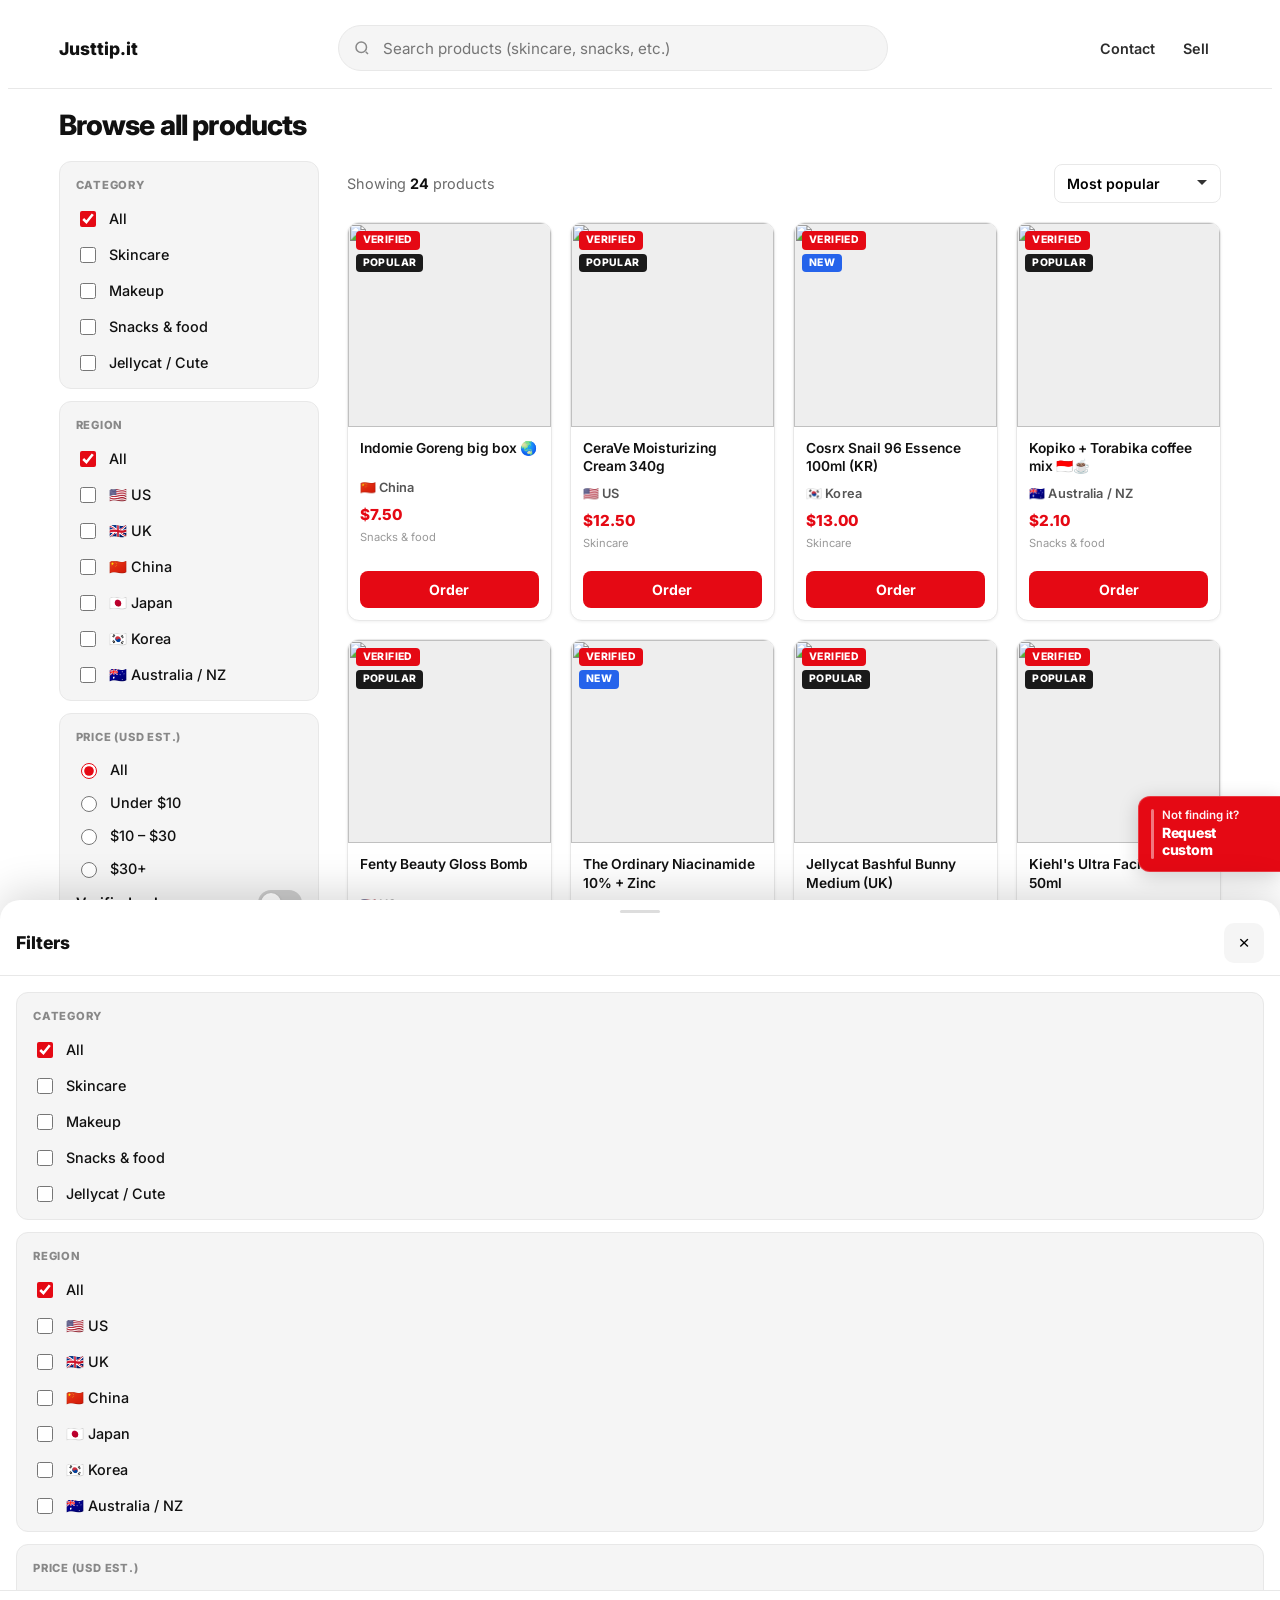
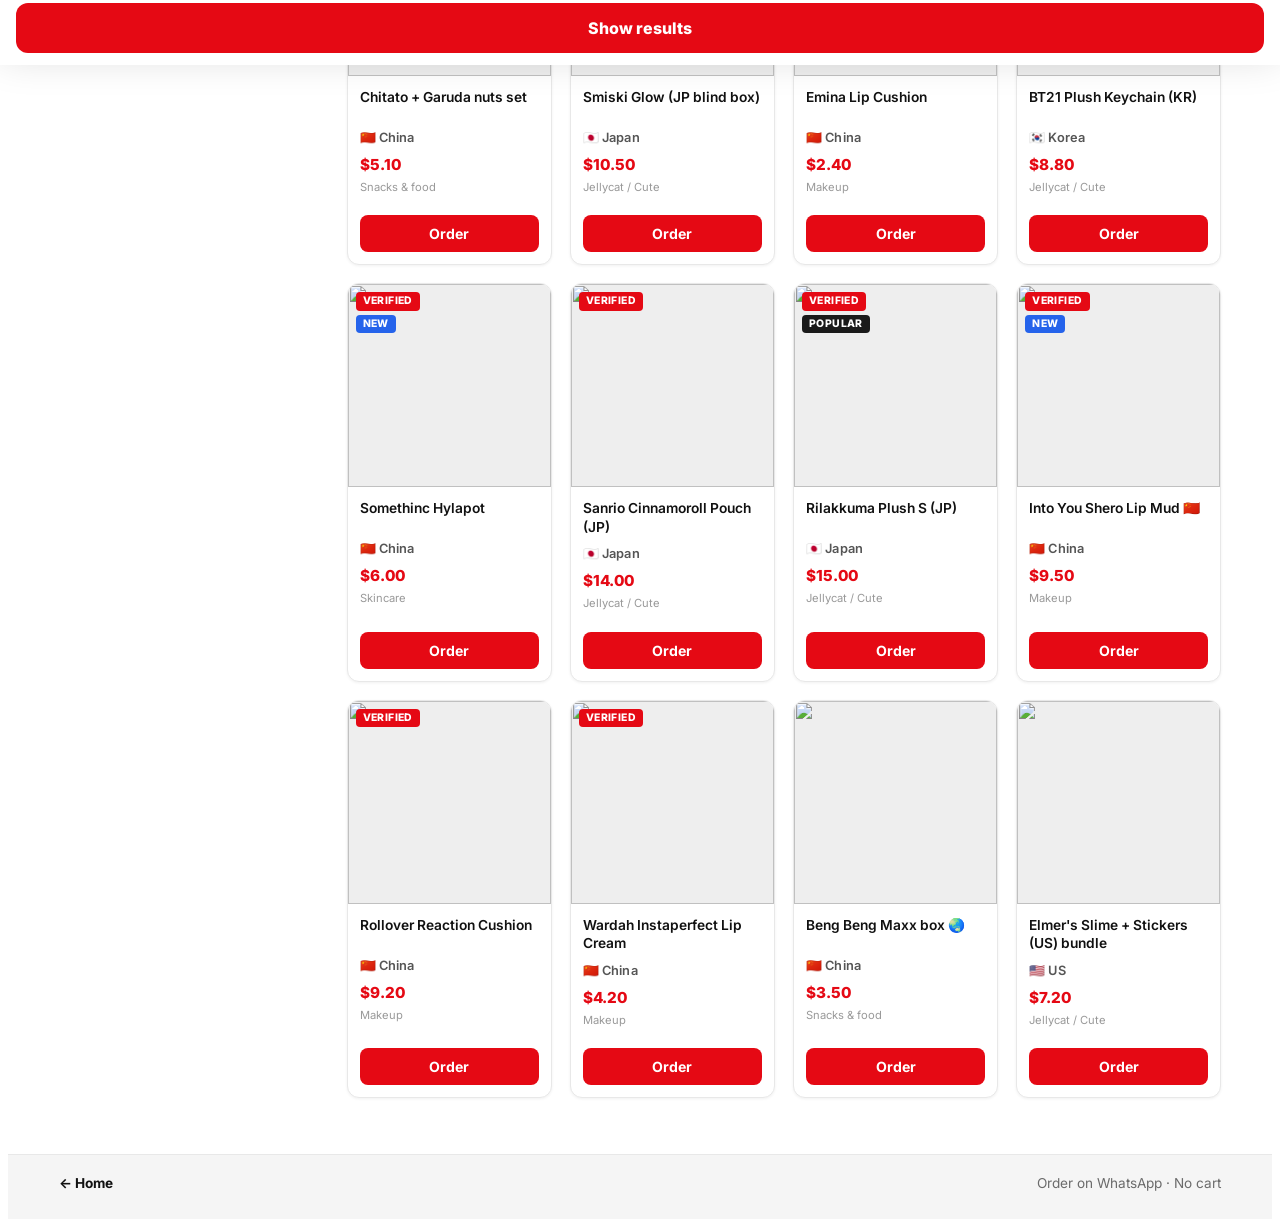
==== shop.html @ d7329602 "Initial commit: Justtip.it static site Made-with: Cursor" ====
<!doctype html>
<html lang="en">
  <head>
    <meta charset="UTF-8" />
    <meta name="viewport" content="width=device-width, initial-scale=1.0" />
    <title>Shop — Justtip.it</title>
    <meta
      name="description"
      content="Browse skincare, makeup, snacks & more. Filter, sort, order on WhatsApp. No cart."
    />
    <link rel="preconnect" href="https://fonts.googleapis.com" />
    <link rel="preconnect" href="https://fonts.gstatic.com" crossorigin />
    <link
      href="https://fonts.googleapis.com/css2?family=Inter:wght@400;500;600;700;800&display=swap"
      rel="stylesheet"
    />
    <link rel="stylesheet" href="./shop.css" />
  </head>
  <body class="shop-page">
    <header class="shop-topbar">
      <div class="shop-topbar__inner">
        <a class="shop-logo" href="./index.html">Justtip.it</a>
        <form class="shop-topbar__search" role="search" action="./shop.html" method="get" id="shop-search-form">
          <svg width="18" height="18" viewBox="0 0 24 24" fill="none" stroke="currentColor" stroke-width="2" aria-hidden="true">
            <circle cx="11" cy="11" r="7" />
            <path d="M20 20l-3-3" />
          </svg>
          <input
            type="search"
            name="q"
            id="shop-top-search"
            placeholder="Search products (skincare, snacks, etc.)"
            autocomplete="off"
            aria-label="Search products"
          />
        </form>
        <div class="shop-topbar__actions">
          <a class="shop-link" href="./index.html#contact">Contact</a>
          <a class="shop-link" href="./index.html#sell">Sell</a>
        </div>
      </div>
    </header>

    <div class="shop-wrap">
      <h1 class="shop-page__title" id="shop-page-title">Browse all products</h1>

      <div class="shop-layout">
        <aside class="shop-filters shop-filters--desktop" aria-label="Filters">
          <div class="shop-filter-card">
            <h3>Category</h3>
            <div class="shop-filter-list">
              <label class="shop-check">
                <input type="checkbox" class="js-filter-cat-all" id="filter-cat-all-d" checked />
                <span>All</span>
              </label>
              <label class="shop-check">
                <input type="checkbox" class="js-filter-cat" data-cat="skincare" />
                <span>Skincare</span>
              </label>
              <label class="shop-check">
                <input type="checkbox" class="js-filter-cat" data-cat="makeup" />
                <span>Makeup</span>
              </label>
              <label class="shop-check">
                <input type="checkbox" class="js-filter-cat" data-cat="snacks" />
                <span>Snacks &amp; food</span>
              </label>
              <label class="shop-check">
                <input type="checkbox" class="js-filter-cat" data-cat="cute" />
                <span>Jellycat / Cute</span>
              </label>
            </div>
          </div>
          <div class="shop-filter-card">
            <h3>Region</h3>
            <div class="shop-filter-list">
              <label class="shop-check">
                <input type="checkbox" class="js-filter-region-all" id="filter-region-all-d" checked />
                <span>All</span>
              </label>
              <label class="shop-check">
                <input type="checkbox" class="js-filter-route" data-route="imp-us" />
                <span>🇺🇸 US</span>
              </label>
              <label class="shop-check">
                <input type="checkbox" class="js-filter-route" data-route="imp-uk" />
                <span>🇬🇧 UK</span>
              </label>
              <label class="shop-check">
                <input type="checkbox" class="js-filter-route" data-route="imp-cn" />
                <span>🇨🇳 China</span>
              </label>
              <label class="shop-check">
                <input type="checkbox" class="js-filter-route" data-route="imp-jp" />
                <span>🇯🇵 Japan</span>
              </label>
              <label class="shop-check">
                <input type="checkbox" class="js-filter-route" data-route="imp-kr" />
                <span>🇰🇷 Korea</span>
              </label>
              <label class="shop-check">
                <input type="checkbox" class="js-filter-route" data-route="imp-au" />
                <span>🇦🇺 Australia / NZ</span>
              </label>
            </div>
          </div>
          <div class="shop-filter-card">
            <h3>Price (USD est.)</h3>
            <div class="shop-filter-list" id="filter-price-d">
              <label class="shop-radio">
                <input type="radio" class="js-filter-price" name="price_d" value="all" checked />
                <span>All</span>
              </label>
              <label class="shop-radio">
                <input type="radio" class="js-filter-price" name="price_d" value="lt10" />
                <span>Under $10</span>
              </label>
              <label class="shop-radio">
                <input type="radio" class="js-filter-price" name="price_d" value="10-30" />
                <span>$10 – $30</span>
              </label>
              <label class="shop-radio">
                <input type="radio" class="js-filter-price" name="price_d" value="gt30" />
                <span>$30+</span>
              </label>
            </div>
            <div class="shop-toggle">
              <span>Verified only</span>
              <button type="button" class="shop-toggle__switch js-toggle-ver" id="toggle-ver-d" aria-pressed="false" aria-label="Verified sellers only"></button>
            </div>
          </div>
        </aside>

        <div class="shop-main">
          <div class="shop-toolbar">
            <p class="shop-result-count" id="shop-result-count">Showing <strong>0</strong> products</p>
            <div class="shop-sort">
              <label for="shop-sort" class="visually-hidden">Sort by</label>
              <select id="shop-sort" class="js-sort" aria-label="Sort products">
                <option value="popular">Most popular</option>
                <option value="newest">Newest</option>
                <option value="price-asc">Price: low to high</option>
                <option value="price-desc">Price: high to low</option>
              </select>
            </div>
          </div>
          <div class="shop-grid" id="shop-grid" role="list"></div>
          <p class="shop-empty" id="shop-empty" hidden>No products match your filters. <a href="./shop.html">Reset</a></p>
        </div>
      </div>
    </div>

    <div class="shop-mobile-filters" aria-hidden="false">
      <button type="button" class="shop-btn-filter" id="shop-open-filters" aria-haspopup="dialog" aria-controls="shop-drawer">
        <svg width="20" height="20" viewBox="0 0 24 24" fill="none" stroke="currentColor" stroke-width="2" aria-hidden="true">
          <line x1="4" y1="6" x2="20" y2="6" />
          <line x1="7" y1="12" x2="20" y2="12" />
          <line x1="10" y1="18" x2="20" y2="18" />
        </svg>
        Filter
      </button>
    </div>

    <div class="shop-drawer-backdrop" id="shop-backdrop" aria-hidden="true"></div>
    <div
      class="shop-drawer"
      id="shop-drawer"
      role="dialog"
      aria-modal="true"
      aria-labelledby="shop-drawer-title"
      aria-hidden="true"
    >
      <div class="shop-drawer__handle" aria-hidden="true"></div>
      <div class="shop-drawer__head">
        <h2 id="shop-drawer-title">Filters</h2>
        <button type="button" class="shop-drawer__close" id="shop-close-filters" aria-label="Close filters">
          ×
        </button>
      </div>
      <div class="shop-drawer__body">
        <div class="shop-filters shop-filters--drawer" id="filter-drawer-inner">
          <div class="shop-filter-card">
            <h3>Category</h3>
            <div class="shop-filter-list">
              <label class="shop-check">
                <input type="checkbox" class="js-filter-cat-all" id="filter-cat-all-m" checked />
                <span>All</span>
              </label>
              <label class="shop-check">
                <input type="checkbox" class="js-filter-cat-m" data-cat="skincare" />
                <span>Skincare</span>
              </label>
              <label class="shop-check">
                <input type="checkbox" class="js-filter-cat-m" data-cat="makeup" />
                <span>Makeup</span>
              </label>
              <label class="shop-check">
                <input type="checkbox" class="js-filter-cat-m" data-cat="snacks" />
                <span>Snacks &amp; food</span>
              </label>
              <label class="shop-check">
                <input type="checkbox" class="js-filter-cat-m" data-cat="cute" />
                <span>Jellycat / Cute</span>
              </label>
            </div>
          </div>
          <div class="shop-filter-card">
            <h3>Region</h3>
            <div class="shop-filter-list">
              <label class="shop-check">
                <input type="checkbox" class="js-filter-region-all" id="filter-region-all-m" checked />
                <span>All</span>
              </label>
              <label class="shop-check">
                <input type="checkbox" class="js-filter-route-m" data-route="imp-us" />
                <span>🇺🇸 US</span>
              </label>
              <label class="shop-check">
                <input type="checkbox" class="js-filter-route-m" data-route="imp-uk" />
                <span>🇬🇧 UK</span>
              </label>
              <label class="shop-check">
                <input type="checkbox" class="js-filter-route-m" data-route="imp-cn" />
                <span>🇨🇳 China</span>
              </label>
              <label class="shop-check">
                <input type="checkbox" class="js-filter-route-m" data-route="imp-jp" />
                <span>🇯🇵 Japan</span>
              </label>
              <label class="shop-check">
                <input type="checkbox" class="js-filter-route-m" data-route="imp-kr" />
                <span>🇰🇷 Korea</span>
              </label>
              <label class="shop-check">
                <input type="checkbox" class="js-filter-route-m" data-route="imp-au" />
                <span>🇦🇺 Australia / NZ</span>
              </label>
            </div>
          </div>
          <div class="shop-filter-card">
            <h3>Price (USD est.)</h3>
            <div class="shop-filter-list">
              <label class="shop-radio">
                <input type="radio" class="js-filter-price-m" name="price_m" value="all" checked />
                <span>All</span>
              </label>
              <label class="shop-radio">
                <input type="radio" class="js-filter-price-m" name="price_m" value="lt10" />
                <span>Under $10</span>
              </label>
              <label class="shop-radio">
                <input type="radio" class="js-filter-price-m" name="price_m" value="10-30" />
                <span>$10 – $30</span>
              </label>
              <label class="shop-radio">
                <input type="radio" class="js-filter-price-m" name="price_m" value="gt30" />
                <span>$30+</span>
              </label>
            </div>
            <div class="shop-toggle">
              <span>Verified only</span>
              <button type="button" class="shop-toggle__switch js-toggle-ver" id="toggle-ver-m" aria-pressed="false" aria-label="Verified sellers only"></button>
            </div>
          </div>
        </div>
      </div>
      <div class="shop-drawer__foot">
        <button type="button" class="shop-btn-apply" id="shop-apply-filters">Show results</button>
      </div>
    </div>

    <a
      class="shop-cta-fab"
      href="https://api.whatsapp.com/send?text=Hi!%20I%27m%20looking%20for%20a%20custom%20product%3A%20"
      target="_blank"
      rel="noreferrer"
      aria-label="Not finding what you are looking for? Request a custom product on WhatsApp"
    >
      <span class="shop-cta-fab__grip" aria-hidden="true"></span>
      <span class="shop-cta-fab__text">
        <span class="shop-cta-fab__line">Not finding it?</span>
        <span class="shop-cta-fab__line shop-cta-fab__line--em">Request custom</span>
      </span>
    </a>

    <footer class="shop-footer">
      <div class="shop-footer__inner">
        <a href="./index.html">← Home</a>
        <span>Order on WhatsApp · No cart</span>
      </div>
    </footer>

    <script src="./shop.js"></script>
  </body>
</html>
---- shop.css ----
/* Shop / search results page — extends Inter + brand red */

:root {
  --shop-primary: #e50914;
  --shop-text: #111;
  --shop-muted: #6b6b6b;
  --shop-border: #e8e8e8;
  --shop-panel: #f5f5f5;
  --shop-radius: 12px;
  --shop-shadow: 0 1px 3px rgba(0, 0, 0, 0.06);
  --shop-shadow-hover: 0 16px 40px rgba(0, 0, 0, 0.1);
  --shop-max: 1280px;
}

.shop-page {
  min-height: 100vh;
  background: #fff;
  color: var(--shop-text);
  font-family: "Inter", -apple-system, sans-serif;
  padding-bottom: 88px;
}

@media (min-width: 900px) {
  .shop-page {
    padding-bottom: 0;
  }
}

/* Sticky top bar */
.shop-topbar {
  position: sticky;
  top: 0;
  z-index: 50;
  background: rgba(255, 255, 255, 0.95);
  border-bottom: 1px solid var(--shop-border);
  backdrop-filter: blur(10px);
}

.shop-topbar__inner {
  max-width: var(--shop-max);
  width: 92%;
  margin: 0 auto;
  min-height: 60px;
  display: grid;
  grid-template-columns: auto 1fr auto;
  align-items: center;
  gap: 12px 16px;
  padding: 10px 0;
}

@media (max-width: 640px) {
  .shop-topbar__inner {
    grid-template-columns: 1fr auto;
    grid-template-rows: auto auto;
  }

  .shop-topbar__search {
    grid-column: 1 / -1;
  }
}

.shop-logo {
  font-weight: 800;
  font-size: 1.1rem;
  color: var(--shop-text);
  text-decoration: none;
  white-space: nowrap;
}

.shop-topbar__search {
  max-width: 520px;
  width: 100%;
  margin: 0 auto;
  display: flex;
  align-items: center;
  gap: 10px;
  padding: 0 14px;
  min-height: 44px;
  background: var(--shop-panel);
  border: 1px solid var(--shop-border);
  border-radius: 999px;
  transition: border-color 0.2s, box-shadow 0.2s;
}

.shop-topbar__search:focus-within {
  border-color: rgba(229, 9, 20, 0.35);
  box-shadow: 0 0 0 3px rgba(229, 9, 20, 0.08);
}

.shop-topbar__search svg {
  flex-shrink: 0;
  color: #888;
}

.shop-topbar__search input {
  flex: 1;
  min-width: 0;
  border: 0;
  background: transparent;
  font: inherit;
  font-size: 0.95rem;
  outline: none;
}

.shop-topbar__actions {
  display: flex;
  align-items: center;
  gap: 4px;
}

.shop-link {
  font-size: 0.9rem;
  font-weight: 600;
  color: #2d2d2d;
  text-decoration: none;
  padding: 8px 12px;
  border-radius: 999px;
  transition: background 0.2s, color 0.2s;
}

.shop-link:hover {
  background: var(--shop-panel);
  color: var(--shop-primary);
}

/* Main */
.shop-wrap {
  max-width: var(--shop-max);
  width: 92%;
  margin: 0 auto;
  padding: 20px 0 48px;
}

.shop-page__title {
  margin: 0 0 18px;
  font-size: clamp(1.35rem, 2.2vw, 1.75rem);
  font-weight: 800;
  letter-spacing: -0.03em;
  line-height: 1.2;
}

/* Floating “tab” CTA: mobile = top-right (clears bottom filter bar); desktop = bottom-right */
.shop-cta-fab {
  position: fixed;
  z-index: 60;
  display: flex;
  align-items: center;
  gap: 8px;
  max-width: 11.5rem;
  padding: 10px 12px 10px 10px;
  text-decoration: none;
  color: #fff;
  background: var(--shop-primary);
  font: inherit;
  line-height: 1.2;
  box-shadow: 0 4px 20px rgba(0, 0, 0, 0.18);
  border: 1px solid rgba(255, 255, 255, 0.2);
  border-right: 0;
  border-radius: 10px 0 0 10px;
  transition: filter 0.2s, transform 0.2s, box-shadow 0.2s;
  /* Top-right, just below sticky topbar (avoids title overlap + bottom “Filter” bar) */
  top: calc(80px + env(safe-area-inset-top, 0px) + 8px);
  right: 0;
  bottom: auto;
}

@media (min-width: 900px) {
  .shop-cta-fab {
    /* Bottom-right on large screens; full tab shape */
    top: auto;
    bottom: 28px;
    right: 0;
    max-width: 13rem;
    padding: 12px 14px 12px 12px;
    border-radius: 12px 0 0 12px;
  }
}

.shop-cta-fab:hover {
  filter: brightness(1.05);
  transform: translateX(-2px);
  box-shadow: 0 8px 28px rgba(0, 0, 0, 0.2);
}

@media (prefers-reduced-motion: reduce) {
  .shop-cta-fab,
  .shop-cta-fab:hover {
    transition: none;
    transform: none;
  }
}

/* subtle “grip” line like a file tab */
.shop-cta-fab__grip {
  flex: 0 0 3px;
  align-self: stretch;
  min-height: 2.2rem;
  background: rgba(255, 255, 255, 0.45);
  border-radius: 2px;
}

.shop-cta-fab__text {
  display: flex;
  flex-direction: column;
  gap: 2px;
  min-width: 0;
}

.shop-cta-fab__line {
  font-size: 0.72rem;
  font-weight: 600;
  opacity: 0.95;
}

.shop-cta-fab__line--em {
  font-size: 0.88rem;
  font-weight: 800;
  letter-spacing: -0.02em;
  opacity: 1;
}

.shop-filter-hint {
  margin: 0 0 10px;
  font-size: 0.78rem;
  color: #888;
  line-height: 1.4;
  font-weight: 500;
}

.shop-page__title em {
  font-style: normal;
  color: var(--shop-primary);
}

/* 2-col layout: sidebar | grid */
.shop-layout {
  display: block;
}

@media (min-width: 900px) {
  .shop-layout {
    display: grid;
    grid-template-columns: 260px 1fr;
    gap: 28px;
    align-items: start;
  }
}

/* Sidebar filter panel (desktop) */
.shop-filters--desktop {
  display: none;
}

@media (min-width: 900px) {
  .shop-filters--desktop {
    display: block;
    position: sticky;
    top: 76px;
  }
}

.shop-filter-card {
  background: var(--shop-panel);
  border: 1px solid var(--shop-border);
  border-radius: var(--shop-radius);
  padding: 16px 16px 8px;
  margin-bottom: 12px;
}

.shop-filter-card h3 {
  margin: 0 0 10px;
  font-size: 0.7rem;
  font-weight: 800;
  text-transform: uppercase;
  letter-spacing: 0.07em;
  color: #888;
}

.shop-filter-list {
  display: flex;
  flex-direction: column;
  gap: 2px;
}

.shop-check,
.shop-radio {
  display: flex;
  align-items: center;
  gap: 10px;
  padding: 6px 0;
  font-size: 0.9rem;
  font-weight: 500;
  cursor: pointer;
  user-select: none;
}

.shop-check input,
.shop-radio input {
  width: 16px;
  height: 16px;
  accent-color: var(--shop-primary);
  cursor: pointer;
}

/* Toggle (verified) */
.shop-toggle {
  display: flex;
  align-items: center;
  justify-content: space-between;
  padding: 6px 0 12px;
  font-size: 0.9rem;
  font-weight: 600;
}

.shop-toggle__switch {
  position: relative;
  width: 44px;
  height: 26px;
  background: #ccc;
  border: none;
  border-radius: 999px;
  cursor: pointer;
  transition: background 0.2s;
  flex-shrink: 0;
}

.shop-toggle__switch[aria-pressed="true"] {
  background: var(--shop-primary);
}

.shop-toggle__switch::after {
  content: "";
  position: absolute;
  top: 3px;
  left: 3px;
  width: 20px;
  height: 20px;
  background: #fff;
  border-radius: 50%;
  transition: transform 0.2s;
  box-shadow: 0 1px 3px rgba(0, 0, 0, 0.2);
}

.shop-toggle__switch[aria-pressed="true"]::after {
  transform: translateX(18px);
}

/* Main column */
.shop-main {
  min-width: 0;
}

.shop-toolbar {
  display: flex;
  flex-direction: column;
  align-items: flex-start;
  gap: 12px;
  margin-bottom: 16px;
}

@media (min-width: 640px) {
  .shop-toolbar {
    flex-direction: row;
    align-items: center;
    justify-content: space-between;
  }
}

.shop-result-count {
  font-size: 0.9rem;
  color: var(--shop-muted);
}

.shop-result-count strong {
  color: var(--shop-text);
  font-weight: 700;
}

.shop-sort {
  position: relative;
  margin-left: auto;
  width: 100%;
  max-width: 220px;
}

@media (min-width: 640px) {
  .shop-sort {
    width: auto;
  }
}

.shop-sort select {
  width: 100%;
  padding: 10px 12px;
  font: inherit;
  font-size: 0.88rem;
  font-weight: 600;
  border: 1px solid var(--shop-border);
  border-radius: 8px;
  background: #fff;
  cursor: pointer;
  appearance: none;
  background-image: url("data:image/svg+xml,%3Csvg xmlns='http://www.w3.org/2000/svg' width='12' height='12' viewBox='0 0 12 12'%3E%3Cpath fill='%23333' d='M6 8L1 3h10z'/%3E%3C/svg%3E");
  background-repeat: no-repeat;
  background-position: right 12px center;
  padding-right: 32px;
}

.shop-sort select:focus {
  outline: none;
  border-color: var(--shop-primary);
  box-shadow: 0 0 0 2px rgba(229, 9, 20, 0.12);
}

/* Product grid */
.shop-grid {
  display: grid;
  grid-template-columns: repeat(2, minmax(0, 1fr));
  gap: 16px;
}

@media (min-width: 900px) {
  .shop-grid {
    grid-template-columns: repeat(4, minmax(0, 1fr));
    gap: 18px;
  }
}

.shop-grid--transition {
  animation: shopFade 0.22s ease;
}

@keyframes shopFade {
  from {
    opacity: 0.6;
  }
  to {
    opacity: 1;
  }
}

/* Product card */
.shop-card {
  display: flex;
  flex-direction: column;
  background: #fff;
  border: 1px solid var(--shop-border);
  border-radius: var(--shop-radius);
  overflow: hidden;
  box-shadow: var(--shop-shadow);
  transition: transform 0.25s ease, box-shadow 0.25s ease;
}

.shop-card:hover {
  transform: translateY(-2px) scale(1.02);
  box-shadow: var(--shop-shadow-hover);
  z-index: 1;
}

.shop-card__media {
  position: relative;
  aspect-ratio: 1;
  background: #eee;
  overflow: hidden;
}

.shop-card__media img {
  width: 100%;
  height: 100%;
  object-fit: cover;
  transition: transform 0.35s ease;
}

.shop-card:hover .shop-card__media img {
  transform: scale(1.05);
}

.shop-card__badges {
  position: absolute;
  top: 8px;
  left: 8px;
  display: flex;
  flex-direction: column;
  align-items: flex-start;
  gap: 4px;
  z-index: 1;
}

.shop-badge {
  font-size: 0.65rem;
  font-weight: 800;
  text-transform: uppercase;
  letter-spacing: 0.04em;
  padding: 4px 7px;
  border-radius: 4px;
  line-height: 1;
}

.shop-badge--verified {
  background: var(--shop-primary);
  color: #fff;
}

.shop-badge--popular {
  background: #1a1a1a;
  color: #fff;
}

.shop-badge--new {
  background: #2563eb;
  color: #fff;
}

.shop-card__body {
  padding: 12px 12px 10px;
  flex: 1;
  display: flex;
  flex-direction: column;
  gap: 4px;
}

.shop-card__name {
  margin: 0;
  font-size: 0.86rem;
  font-weight: 600;
  line-height: 1.35;
  display: -webkit-box;
  -webkit-line-clamp: 2;
  -webkit-box-orient: vertical;
  overflow: hidden;
  min-height: 2.3em;
}

.shop-card__region {
  margin: 6px 0 0;
  font-size: 0.8rem;
  font-weight: 600;
  color: #555;
  letter-spacing: 0.01em;
}

.shop-card__price {
  margin: 6px 0 0;
  font-size: 0.95rem;
  font-weight: 800;
  color: var(--shop-primary);
}

.shop-card__meta {
  font-size: 0.7rem;
  color: #999;
  margin-top: 2px;
}

.shop-card__btn {
  display: block;
  margin: 0 12px 12px;
  padding: 10px 12px;
  text-align: center;
  font-size: 0.88rem;
  font-weight: 700;
  color: #fff;
  background: var(--shop-primary);
  border-radius: 8px;
  text-decoration: none;
  transition: filter 0.2s, transform 0.2s;
}

.shop-card__btn:hover {
  filter: brightness(1.06);
  transform: translateY(-1px);
}

/* Mobile filter bar */
.shop-mobile-filters {
  display: flex;
  position: fixed;
  bottom: 0;
  left: 0;
  right: 0;
  z-index: 100;
  padding: 10px 16px calc(10px + env(safe-area-inset-bottom, 0));
  background: rgba(255, 255, 255, 0.96);
  border-top: 1px solid var(--shop-border);
  box-shadow: 0 -4px 20px rgba(0, 0, 0, 0.08);
  gap: 10px;
  transition: opacity 0.2s;
}

.shop-mobile-filters[aria-hidden="true"] {
  opacity: 0;
  pointer-events: none;
}

@media (min-width: 900px) {
  .shop-mobile-filters {
    display: none;
  }
}

.shop-btn-filter {
  flex: 1;
  display: flex;
  align-items: center;
  justify-content: center;
  gap: 8px;
  min-height: 48px;
  font: inherit;
  font-weight: 700;
  font-size: 0.95rem;
  color: #fff;
  background: var(--shop-text);
  border: 0;
  border-radius: 10px;
  cursor: pointer;
}

/* Drawer / sheet */
.shop-drawer-backdrop {
  position: fixed;
  inset: 0;
  background: rgba(0, 0, 0, 0.45);
  z-index: 150;
  opacity: 0;
  pointer-events: none;
  transition: opacity 0.3s;
}

.shop-drawer-backdrop.is-open {
  opacity: 1;
  pointer-events: auto;
}

.shop-drawer {
  position: fixed;
  left: 0;
  right: 0;
  bottom: 0;
  z-index: 160;
  max-height: 85vh;
  background: #fff;
  border-radius: 20px 20px 0 0;
  box-shadow: 0 -8px 40px rgba(0, 0, 0, 0.15);
  transform: translateY(100%);
  transition: transform 0.32s cubic-bezier(0.32, 0.72, 0, 1);
  display: flex;
  flex-direction: column;
}

.shop-drawer.is-open {
  transform: translateY(0);
}

.shop-drawer__handle {
  width: 40px;
  height: 4px;
  background: #ddd;
  border-radius: 4px;
  margin: 10px auto 6px;
}

.shop-drawer__head {
  display: flex;
  align-items: center;
  justify-content: space-between;
  padding: 4px 16px 12px;
  border-bottom: 1px solid var(--shop-border);
}

.shop-drawer__head h2 {
  margin: 0;
  font-size: 1.1rem;
  font-weight: 800;
}

.shop-drawer__close {
  width: 40px;
  height: 40px;
  border: 0;
  background: var(--shop-panel);
  border-radius: 10px;
  font-size: 1.2rem;
  line-height: 1;
  cursor: pointer;
}

.shop-drawer__body {
  overflow-y: auto;
  padding: 16px;
  -webkit-overflow-scrolling: touch;
  flex: 1;
}

.shop-drawer__foot {
  padding: 12px 16px calc(12px + env(safe-area-inset-bottom, 0));
  border-top: 1px solid var(--shop-border);
  background: #fff;
}

.shop-btn-apply {
  width: 100%;
  min-height: 50px;
  font: inherit;
  font-weight: 800;
  font-size: 1rem;
  color: #fff;
  background: var(--shop-primary);
  border: 0;
  border-radius: 12px;
  cursor: pointer;
}

/* Empty state */
.shop-empty {
  text-align: center;
  padding: 48px 20px;
  color: var(--shop-muted);
  font-size: 0.95rem;
}

.shop-empty a {
  color: var(--shop-primary);
  font-weight: 700;
}

body.shop-no-scroll {
  overflow: hidden;
}

.visually-hidden {
  position: absolute;
  width: 1px;
  height: 1px;
  padding: 0;
  margin: -1px;
  overflow: hidden;
  clip: rect(0, 0, 0, 0);
  white-space: nowrap;
  border: 0;
}

.shop-footer {
  border-top: 1px solid var(--shop-border);
  background: var(--shop-panel);
  padding: 20px 0 28px;
  margin-top: 8px;
}

.shop-footer__inner {
  max-width: var(--shop-max);
  width: 92%;
  margin: 0 auto;
  display: flex;
  flex-wrap: wrap;
  align-items: center;
  justify-content: space-between;
  gap: 12px;
  font-size: 0.85rem;
  color: var(--shop-muted);
}

.shop-footer__inner a {
  color: var(--shop-text);
  font-weight: 700;
  text-decoration: none;
}

.shop-footer__inner a:hover {
  color: var(--shop-primary);
}
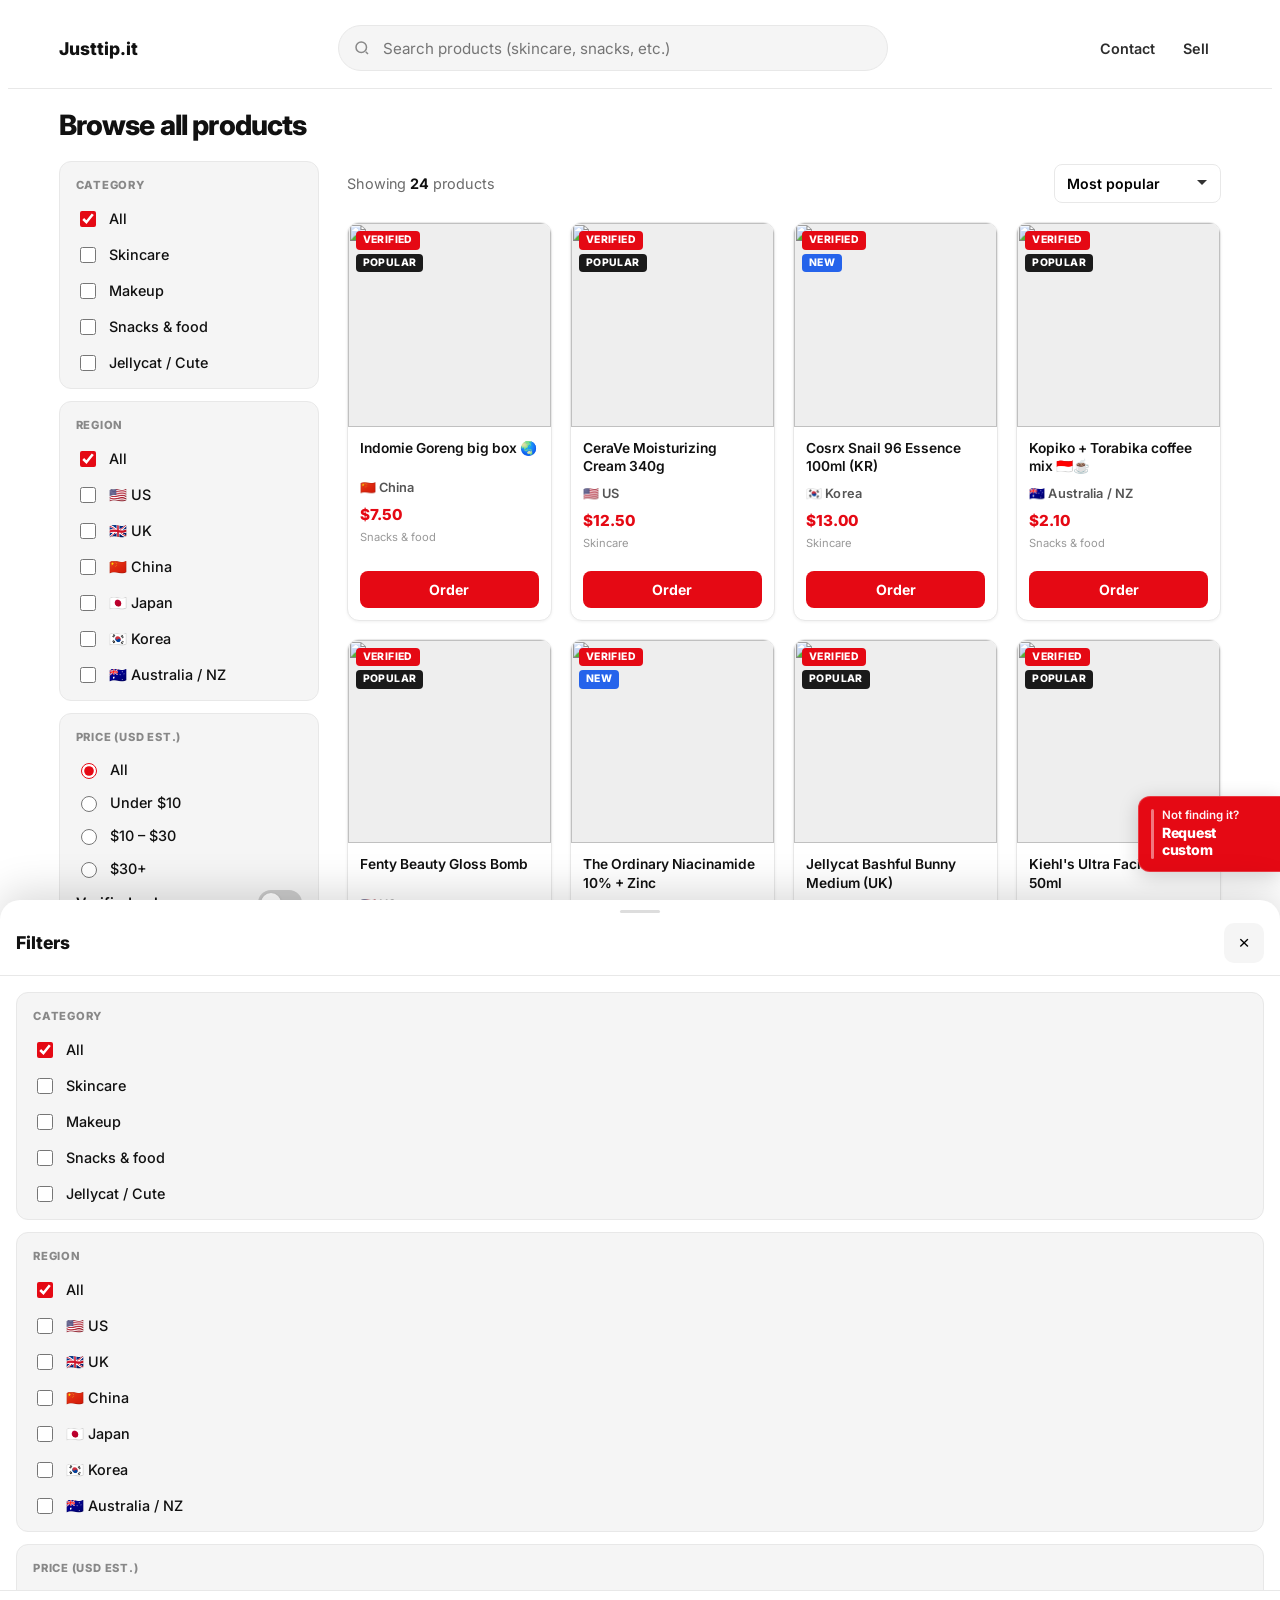
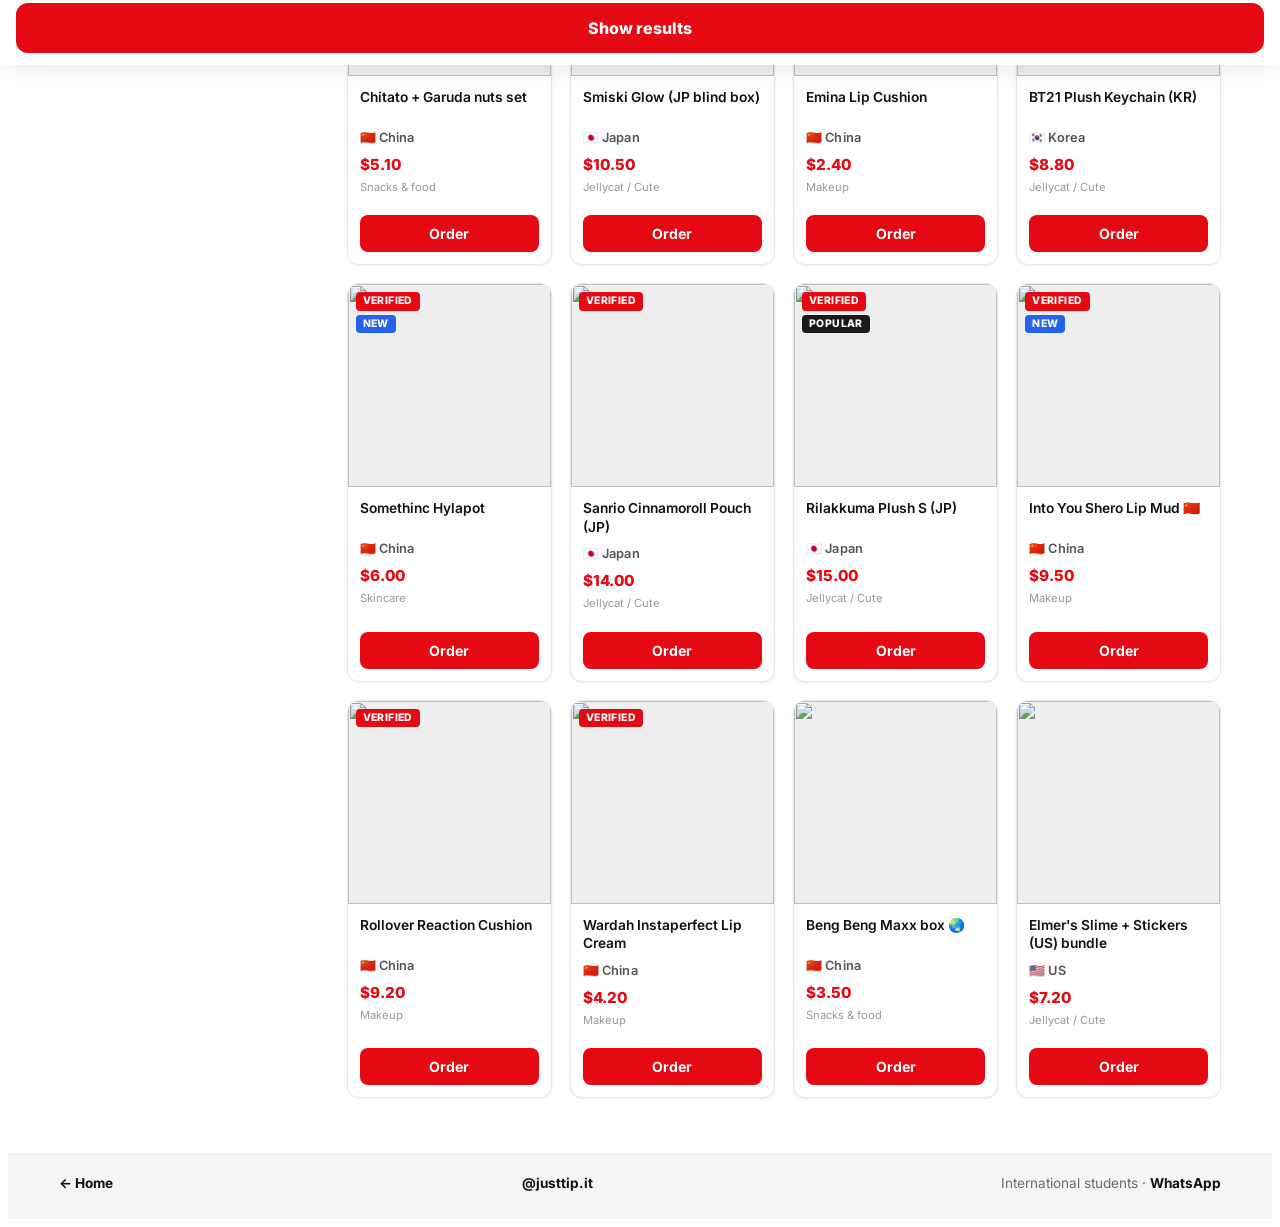
==== commit 0512d892: "Site copy: international students, WhatsApp + Instagram, shop filters and CTA Made-with: Cursor" ====
--- a/shop.html
+++ b/shop.html
@@ -271,7 +271,7 @@
 
     <a
       class="shop-cta-fab"
-      href="https://api.whatsapp.com/send?text=Hi!%20I%27m%20looking%20for%20a%20custom%20product%3A%20"
+      href="https://api.whatsapp.com/send?phone=6282111101329&text=Hi!%20I%27m%20looking%20for%20a%20custom%20product%3A%20"
       target="_blank"
       rel="noreferrer"
       aria-label="Not finding what you are looking for? Request a custom product on WhatsApp"
@@ -286,7 +286,8 @@
     <footer class="shop-footer">
       <div class="shop-footer__inner">
         <a href="./index.html">← Home</a>
-        <span>Order on WhatsApp · No cart</span>
+        <a href="https://www.instagram.com/justtip.it/" target="_blank" rel="noreferrer">@justtip.it</a>
+        <span>International students · <a class="shop-footer__wa" href="https://api.whatsapp.com/send?phone=6282111101329&text=Hi!%20" target="_blank" rel="noreferrer">WhatsApp</a></span>
       </div>
     </footer>
 
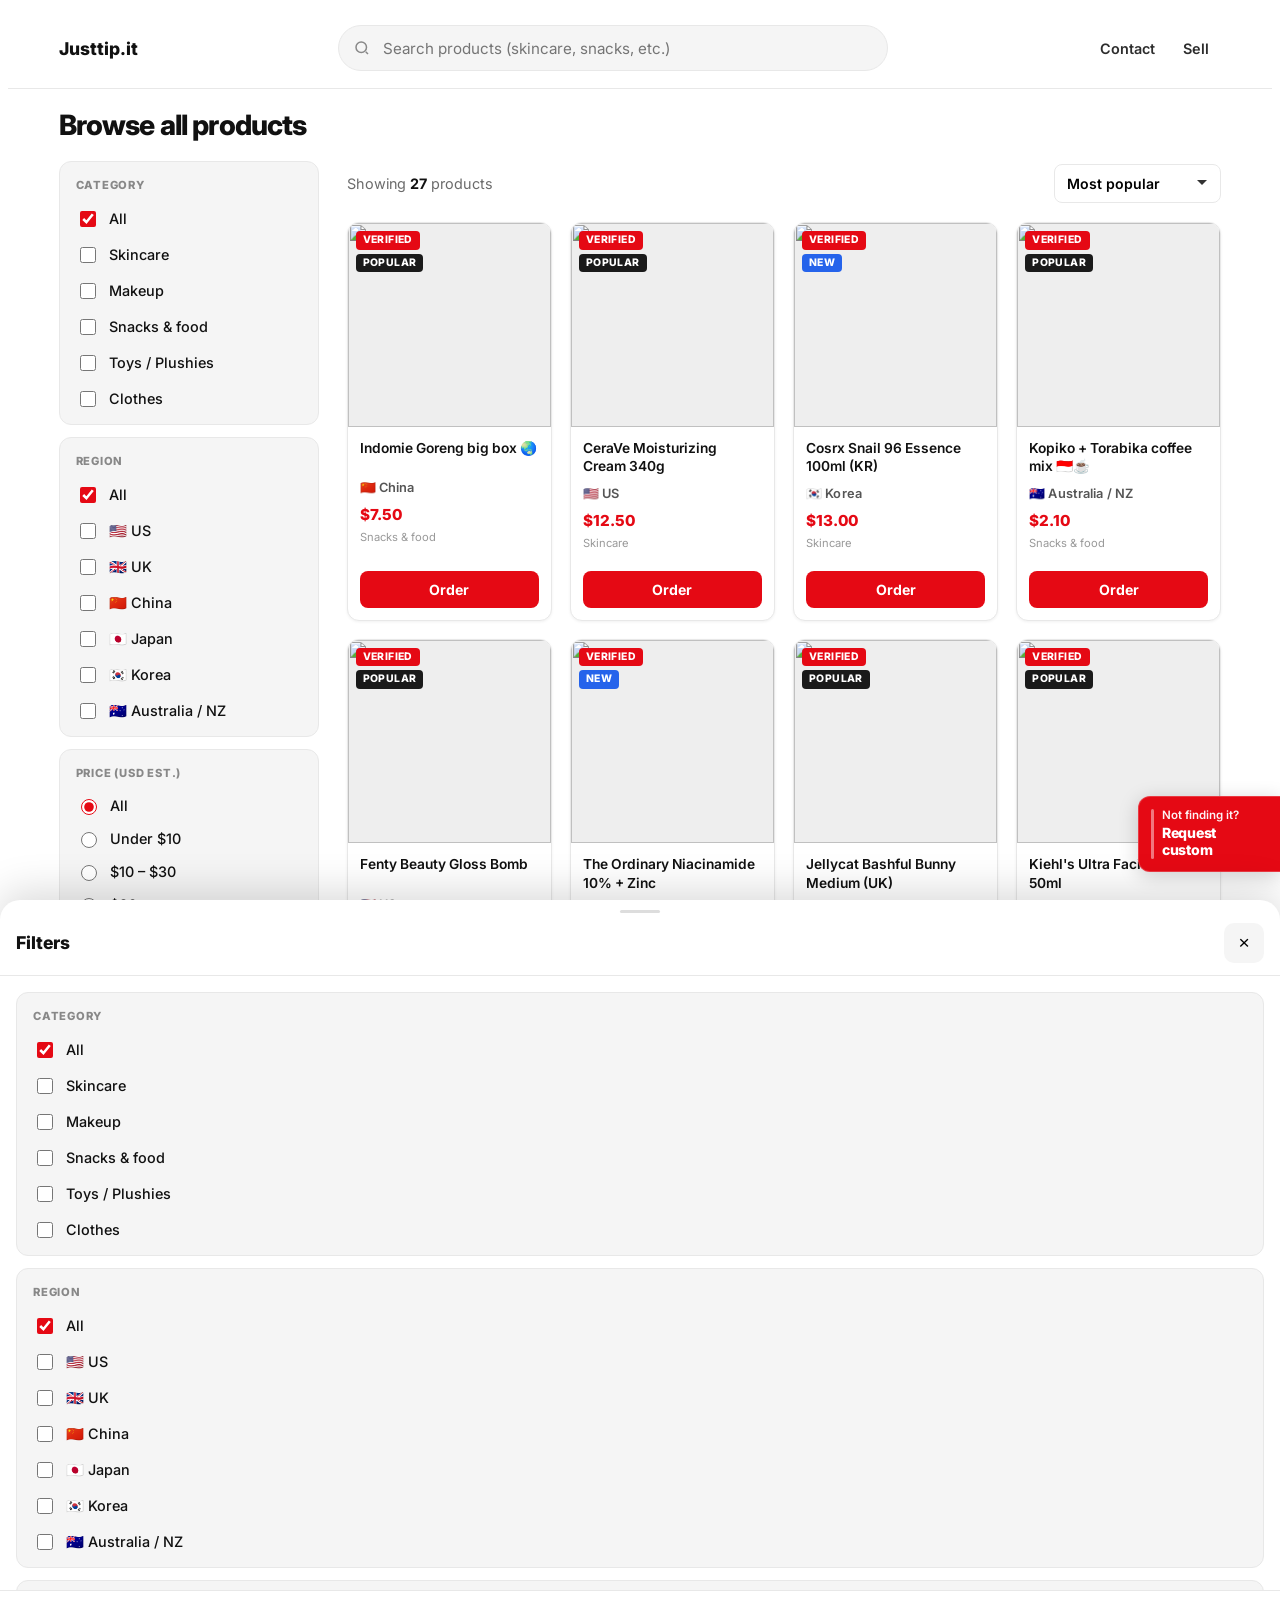
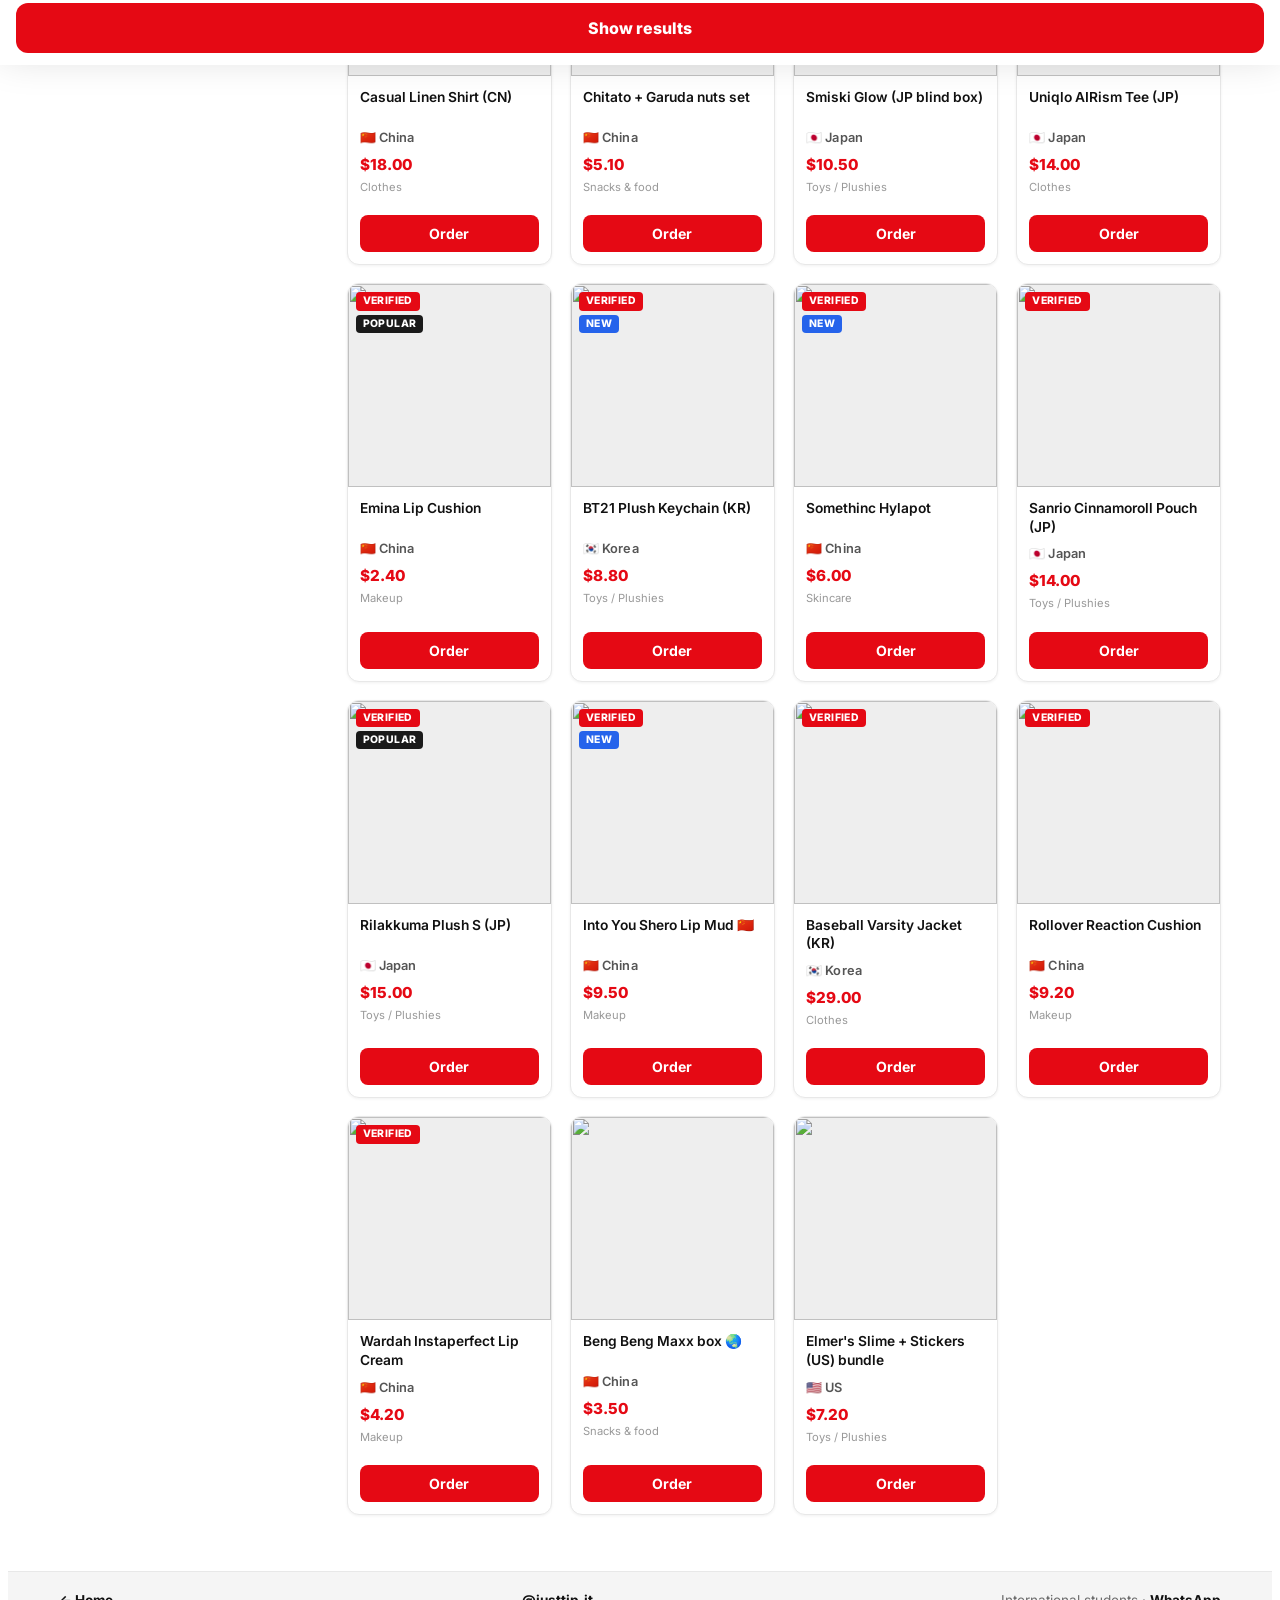
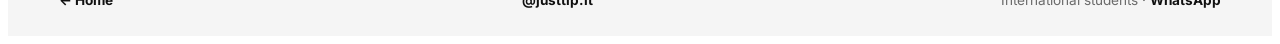
==== commit 7ad56eac: "Add smoother shop navigation and expand category options. This adds a gentle transition when opening" ====
--- a/shop.html
+++ b/shop.html
@@ -67,7 +67,11 @@
               </label>
               <label class="shop-check">
                 <input type="checkbox" class="js-filter-cat" data-cat="cute" />
-                <span>Jellycat / Cute</span>
+                <span>Toys / Plushies</span>
+              </label>
+              <label class="shop-check">
+                <input type="checkbox" class="js-filter-cat" data-cat="clothes" />
+                <span>Clothes</span>
               </label>
             </div>
           </div>
@@ -200,7 +204,11 @@
               </label>
               <label class="shop-check">
                 <input type="checkbox" class="js-filter-cat-m" data-cat="cute" />
-                <span>Jellycat / Cute</span>
+                <span>Toys / Plushies</span>
+              </label>
+              <label class="shop-check">
+                <input type="checkbox" class="js-filter-cat-m" data-cat="clothes" />
+                <span>Clothes</span>
               </label>
             </div>
           </div>
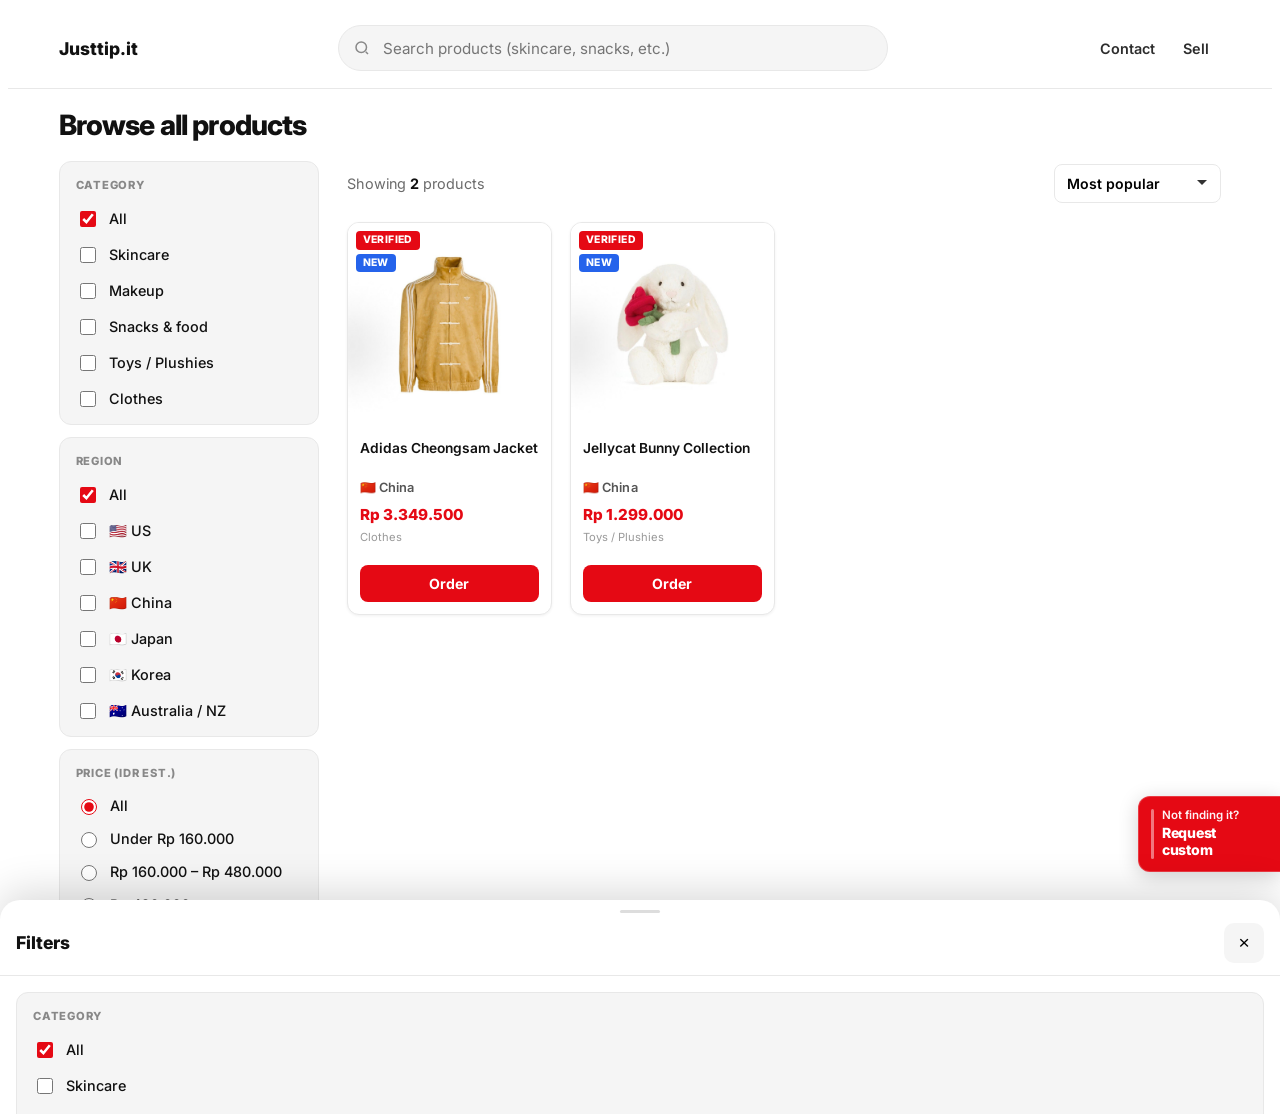
==== commit 46539c23: "Launch custom product listings with dedicated option pages. Replace sample catalog items with Adidas" ====
--- a/shop.html
+++ b/shop.html
@@ -109,7 +109,7 @@
             </div>
           </div>
           <div class="shop-filter-card">
-            <h3>Price (USD est.)</h3>
+            <h3>Price (IDR est.)</h3>
             <div class="shop-filter-list" id="filter-price-d">
               <label class="shop-radio">
                 <input type="radio" class="js-filter-price" name="price_d" value="all" checked />
@@ -117,15 +117,15 @@
               </label>
               <label class="shop-radio">
                 <input type="radio" class="js-filter-price" name="price_d" value="lt10" />
-                <span>Under $10</span>
+                <span>Under Rp 160.000</span>
               </label>
               <label class="shop-radio">
                 <input type="radio" class="js-filter-price" name="price_d" value="10-30" />
-                <span>$10 – $30</span>
+                <span>Rp 160.000 – Rp 480.000</span>
               </label>
               <label class="shop-radio">
                 <input type="radio" class="js-filter-price" name="price_d" value="gt30" />
-                <span>$30+</span>
+                <span>Rp 480.000+</span>
               </label>
             </div>
             <div class="shop-toggle">
@@ -246,7 +246,7 @@
             </div>
           </div>
           <div class="shop-filter-card">
-            <h3>Price (USD est.)</h3>
+            <h3>Price (IDR est.)</h3>
             <div class="shop-filter-list">
               <label class="shop-radio">
                 <input type="radio" class="js-filter-price-m" name="price_m" value="all" checked />
@@ -254,15 +254,15 @@
               </label>
               <label class="shop-radio">
                 <input type="radio" class="js-filter-price-m" name="price_m" value="lt10" />
-                <span>Under $10</span>
+                <span>Under Rp 160.000</span>
               </label>
               <label class="shop-radio">
                 <input type="radio" class="js-filter-price-m" name="price_m" value="10-30" />
-                <span>$10 – $30</span>
+                <span>Rp 160.000 – Rp 480.000</span>
               </label>
               <label class="shop-radio">
                 <input type="radio" class="js-filter-price-m" name="price_m" value="gt30" />
-                <span>$30+</span>
+                <span>Rp 480.000+</span>
               </label>
             </div>
             <div class="shop-toggle">
